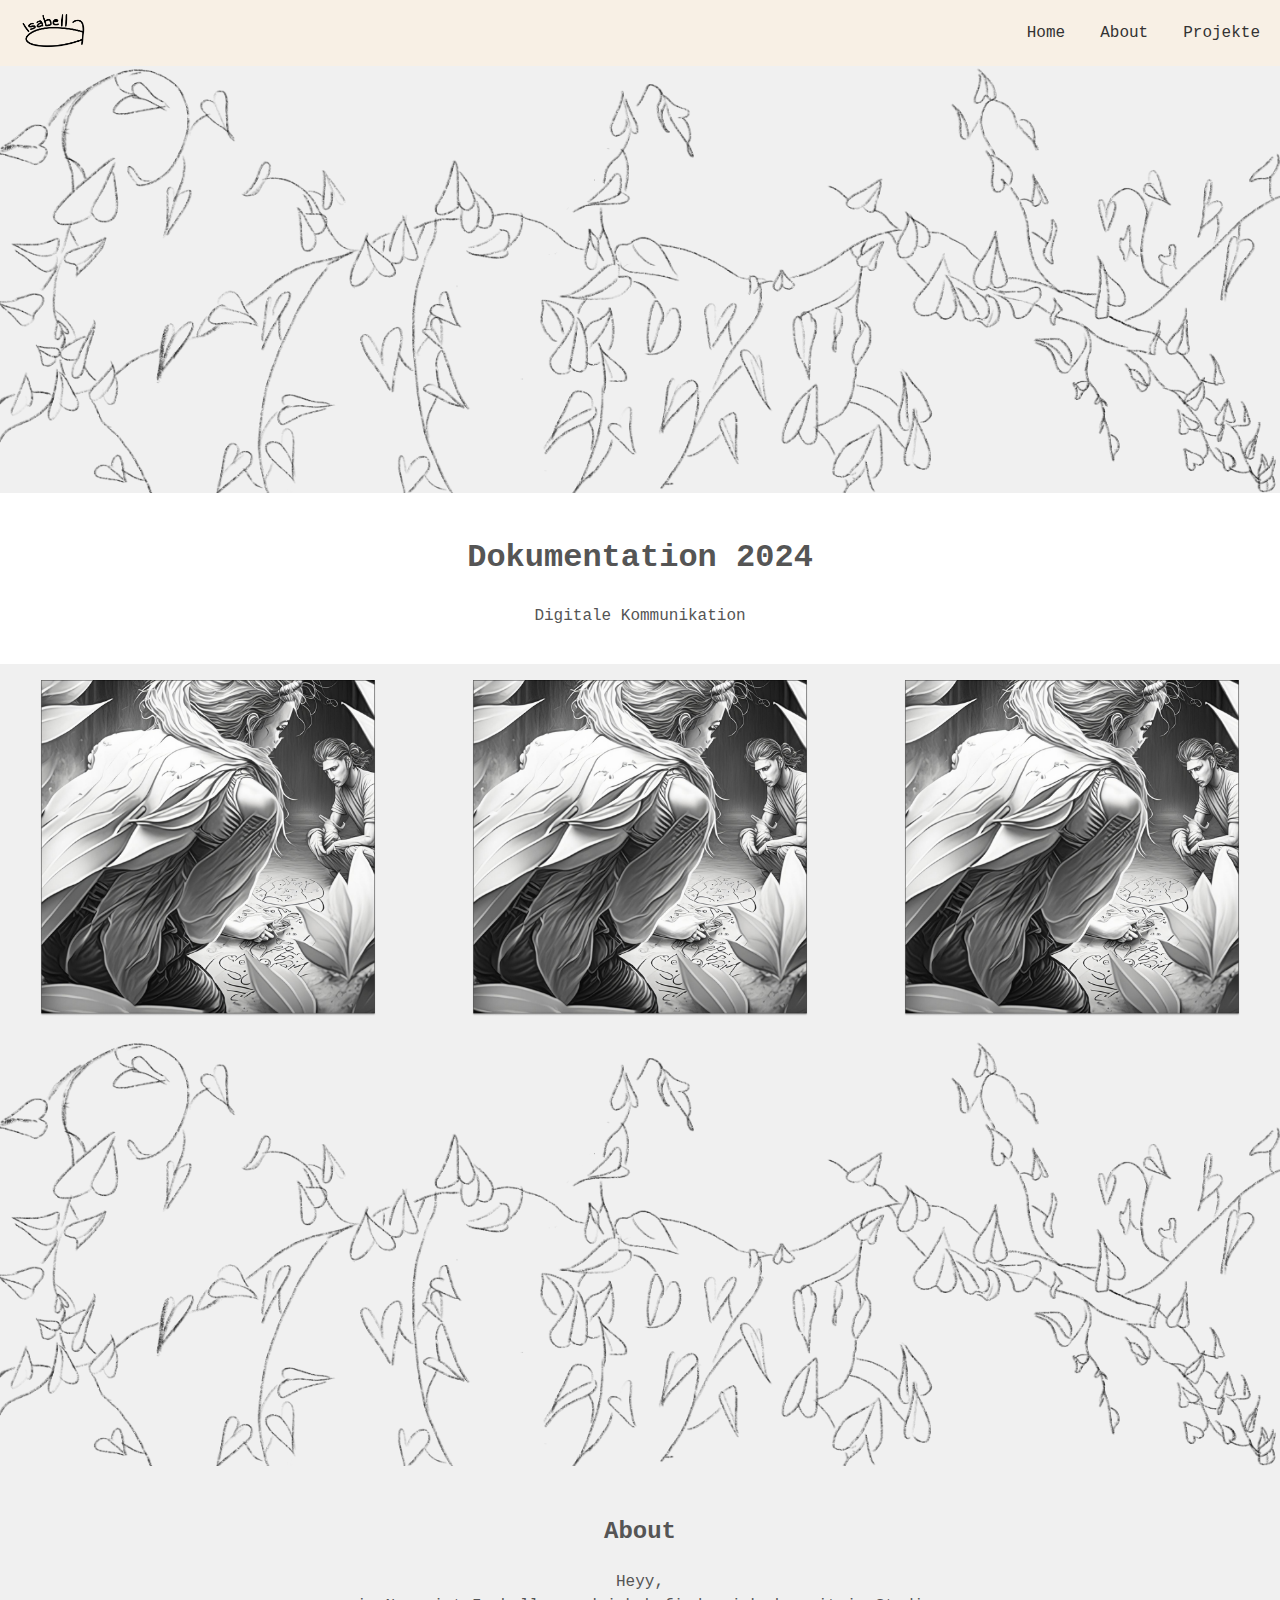
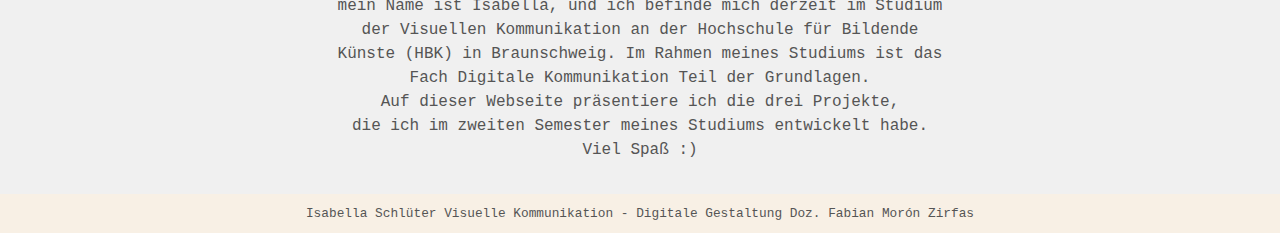
==== index.html @ be4c2853 "zwischenstand" ====
<!doctype html>
<html lang="de">
<head>
    <meta charset="utf-8" />
    <meta http-equiv="x-ua-compatible" content="ie=edge" />
    <meta name="viewport" content="width=device-width, initial-scale=1" />
    <title>Dokumentation</title>
    <meta name="description" content="Dokumentation 2024" />
    <link rel="stylesheet" href="style.css">
    <style>
        .zentrierter-text {
            text-align: center;
        }
    </style>
</head>
<body>
    <script>
        document.querySelectorAll('nav a').forEach(anchor => {
            anchor.addEventListener('click', function (e) {
                e.preventDefault();
                document.querySelector(this.getAttribute('href')).scrollIntoView({
                    behavior: 'smooth'
                });
            });
        });
    </script>
    <link rel="shortcut icon" href="smilie.ico" type="image/x-icon">

    <!-- Banner mit Logo und Navigation -->
    <header class="banner">
        <div class="logo">
            <img src="logo.isabella.website.1.png" alt="Logo">
        </div>
        <nav class="navigation">
            <a href="#home">Home</a>
            <a href="#about">About</a>
            <a href="#Projekte">Projekte</a>
        </nav>
    </header>

    <!-- Foto unter dem Banner -->
    <section class="hero-image">
        <img src="efeutute.grau.png" alt="Efeutute">
    </section>

    <!-- Hauptinhalt der Seite -->
    <section id="Projekte" class="content">
        <h1>Dokumentation 2024</h1>
        <p>Digitale Kommunikation</p>
    </section>

    <div class="row">
        <figure class="squared-sixteen">
            <a href="hund.html" target="_blank">
                <img src="lückenfüller.website.png" alt="Hund">
            </a>
            <figcaption></figcaption>
        </figure>
        <figure class="squared-sixteen">
            <a href="pflanze.html" target="_blank">
                <img src="lückenfüller.website.png" alt="Pflanze">
            </a>
            <figcaption></figcaption>
        </figure>
        <figure class="squared-sixteen">
            <a href="wolf.html" target="_blank">
                <img src="lückenfüller.website.png" alt="Wolf">
            </a>
            <figcaption></figcaption>
        </figure>
    </div>
       <!-- Foto unter den Fotos-->
       <section class="hero-image">
        <img src="efeutute.grau.png" alt="Efeutute">
    </section>

    <!-- Abschnitt About -->
    <section id="about" class="zentrierter-text">
        <h2>About</h2>
        <p>
            Heyy,<br>
            mein Name ist Isabella, und ich befinde mich derzeit im Studium<br>
            der Visuellen Kommunikation an der Hochschule für Bildende<br>
            Künste (HBK) in Braunschweig. Im Rahmen meines Studiums ist das<br>
            Fach Digitale Kommunikation Teil der Grundlagen.<br>Auf dieser Webseite präsentiere ich die drei Projekte,<br>
            die ich im zweiten Semester meines Studiums entwickelt habe.<br>
            Viel Spaß :)
        </p>
    </section>

    <div class="footer-note">
        Isabella Schlüter Visuelle Kommunikation - Digitale Gestaltung Doz. Fabian Morón Zirfas
    </div>
    
</body>
</html>
---- style.css ----
/* Hintergrundfarbe und zentrierte Inhalte */
body {
  background-color: rgb(236, 230, 221);
  margin: 0 auto;
  font-family: 'Nimbus Mono PS', 'Courier New', monospace, sans-serif;
  line-height: 1.5;
  padding: 4em 1em;
  color: #555;
}

/* Überschriften-Stil */
h2 {
  margin-top: 1em;
  padding-top: 1em;
  text-align: center; /* Überschrift zentrieren */

}

/* Header mit Hintergrundbild */
header {
  background-color: #f8f0e5;
  background-image: url("header.jpg");
  background-position: center top;
  background-repeat: no-repeat;
  background-size: cover;
  line-height: 1.2;
  padding: 10vw 2em;
  text-align: center;
}

/* Bilder auf volle Breite setzen */
img {
  width: 100%;
}

/* Link-Styling */
a {
  color: rgb(118, 39, 39);
  text-decoration: none;
}

a:hover {
  text-decoration: underline;
}

/* Banner mit Logo links und Navigation rechts */
.banner {
  display: flex;
  justify-content: space-between;
  align-items: center;
  background-color: #333;
  color: rgb(69, 57, 57);
  padding: 10px 20px;
  width: 100%;
  box-sizing: border-box;
}

.logo img {
  height: 40px;
}

/* Navigation mit Links nebeneinander */
.navigation {
  display: flex;
  gap: 20px;
}

.navigation a {
  color: rgb(58, 43, 43);
}
img {
  max-width: 100%;
  height: auto;
}

figcaption {
  font-size: 0.9rem;
  font-weight: 400;
}

.row,
.column {
  width: 100%;
  margin: 0;
  padding: 0;
  gap: 1rem;
}
.row {
  display: flex;
  flex-direction: row;
 
}
.column {
  display: flex;
  flex-direction: column;
}

.squared-sixteen {
  flex: 16 16 0;
  aspect-ratio: 1 / 1;
}
              .row figure a img {
        transition: transform 0.2s ease-in-out;
        }

          .row figure a img:hover {
          transform: scale(1.05); /* Vergrößerungseffekt beim Überfahren mit der Maus */
            }

.locations {
  display: flex;
  flex-direction: column;
  min-height: 100%;
}
.last-item {
  margin-top: auto;
}

.facts {
  display: flex;
  flex-direction: column;
  gap: 1rem;
  width: 50%;
}
footer {
  margin-top: 2rem;
  text-align: center;
  margin-bottom: 2rem;
  max-width: 80vw;
  display: flex;

  flex-direction: column;
  gap: 1rem;
  justify-content: center;
  align-items: center;
  margin: 0 auto;
  padding-bottom: 4rem;
}

/* Responsives Design für Mobilgeräte */
@media (max-width: 768px) {
  .banner {
      flex-direction: column;
      align-items: flex-start;
  }

  .navigation {
      margin-top: 10px;
      flex-direction: column;
      gap: 10px;
  }

  .navigation a {
      margin-left: 0;
  }
}


        /* Grundlegendes Styling für die Seite */
        body {
            background-color: #f0f0f0; /* Hellgrauer Hintergrund */
            margin: 0;
            padding: 0;
            font-family: 'Nimbus Mono PS', 'Courier New', 'monospace', sans-serif;
        }

        /* Banner mit Logo und Navigation */
        header.banner {
            background-color: #f8f0e5; /* Heller Beige für den Header */
            padding: 10px 20px;
            display: flex;
            justify-content: space-between;
            align-items: center;
            width: 100%;
        }

        /* Logo-Styling */
        .logo img {
            height: 40px; /* Höhe des Logos */
        }

        /* Navigation-Links */
        .navigation a {
            color: #333; /* Dunkle Farbe für die Navigationstexte */
            text-decoration: none;
            margin-left: 15px;
        }

        .navigation a:hover {
            text-decoration: underline;
        }

        /* Inhalt der Seite */
        .content {
            padding: 20px;
            background-color: #fff; /* Weißer Hintergrund für den Hauptinhalt */
            text-align: center; /* Zentriert den Titel */
        }

        /* Hero-Bild unter dem Banner */
        .hero-image img {
            width: 100%; /* Setzt das Bild auf volle Breite */
            height: auto; /* Automatische Höhe, um das Bildverhältnis beizubehalten */
            display: block;
            margin: 0 auto; /* Zentriert das Bild horizontal */
        }

/* Fußnote-Styling */
.footer-note {
  text-align: center;
  background-color: #f8f0e5;
  padding: 10px;
  font-size: 0.8rem;
  color: #555;
  margin-top: 2rem;
}
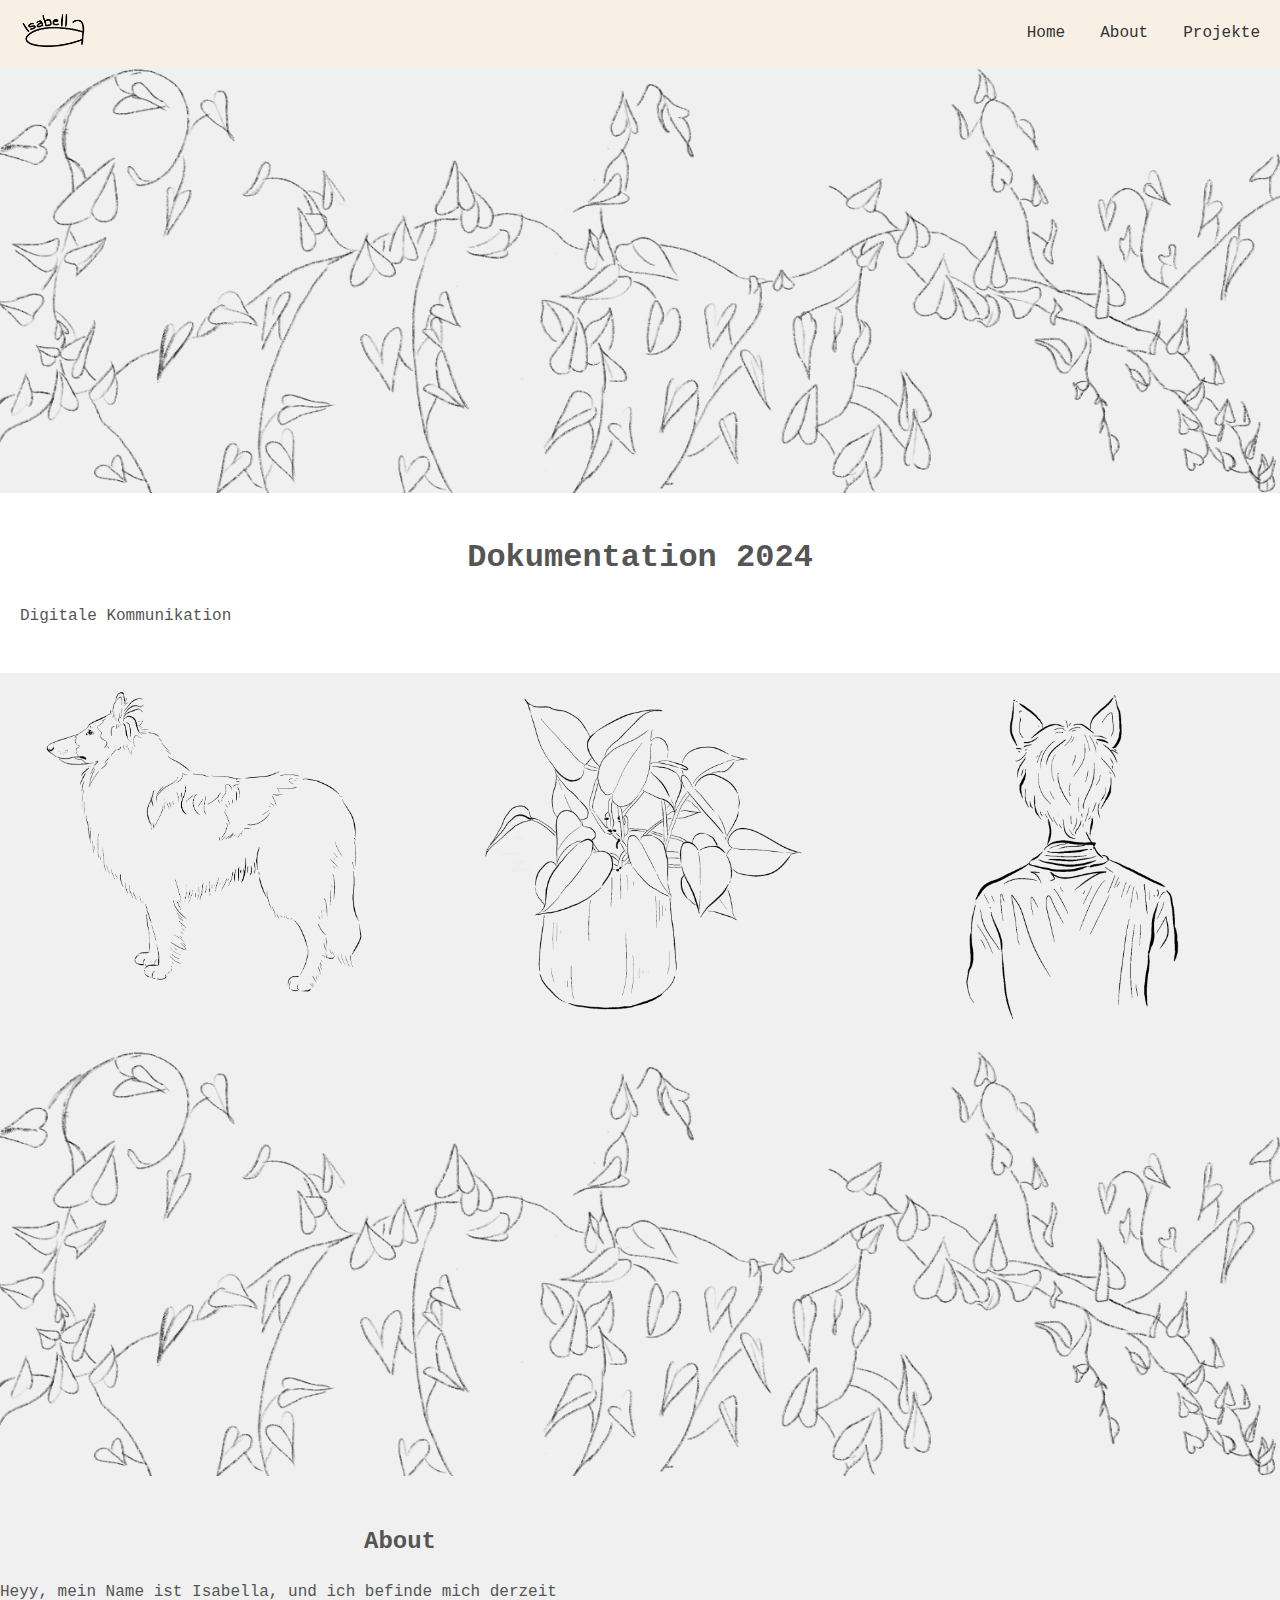
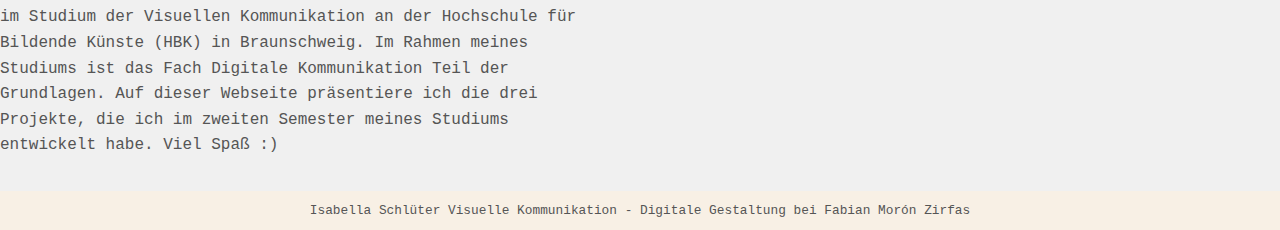
==== commit b83cddff: "texte" ====
--- a/index.html
+++ b/index.html
@@ -52,19 +52,19 @@
     <div class="row">
         <figure class="squared-sixteen">
             <a href="hund.html" target="_blank">
-                <img src="lückenfüller.website.png" alt="Hund">
+                <img src="colin.png" alt="Hund">
             </a>
             <figcaption></figcaption>
         </figure>
         <figure class="squared-sixteen">
             <a href="pflanze.html" target="_blank">
-                <img src="lückenfüller.website.png" alt="Pflanze">
+                <img src="pflanze.efeutute.html 1.png" alt="Pflanze">
             </a>
             <figcaption></figcaption>
         </figure>
         <figure class="squared-sixteen">
             <a href="wolf.html" target="_blank">
-                <img src="lückenfüller.website.png" alt="Wolf">
+                <img src="dude.png" alt="Wolf">
             </a>
             <figcaption></figcaption>
         </figure>
@@ -75,23 +75,23 @@
     </section>
 
     <!-- Abschnitt About -->
-    <section id="about" class="zentrierter-text">
+    <section id="about" class="container">
         <h2>About</h2>
         <p>
-            Heyy,<br>
-            mein Name ist Isabella, und ich befinde mich derzeit im Studium<br>
-            der Visuellen Kommunikation an der Hochschule für Bildende<br>
-            Künste (HBK) in Braunschweig. Im Rahmen meines Studiums ist das<br>
-            Fach Digitale Kommunikation Teil der Grundlagen.<br>Auf dieser Webseite präsentiere ich die drei Projekte,<br>
-            die ich im zweiten Semester meines Studiums entwickelt habe.<br>
+            Heyy,
+            mein Name ist Isabella, und ich befinde mich derzeit im Studium
+            der Visuellen Kommunikation an der Hochschule für Bildende
+            Künste (HBK) in Braunschweig. Im Rahmen meines Studiums ist das
+            Fach Digitale Kommunikation Teil der Grundlagen. Auf dieser Webseite präsentiere ich die drei Projekte,
+            die ich im zweiten Semester meines Studiums entwickelt habe.
             Viel Spaß :)
         </p>
     </section>
 
     <div class="footer-note">
-        Isabella Schlüter Visuelle Kommunikation - Digitale Gestaltung Doz. Fabian Morón Zirfas
+        Isabella Schlüter Visuelle Kommunikation - Digitale Gestaltung bei Fabian Morón Zirfas
     </div>
-    
+
 </body>
 </html>
 
--- a/style.css
+++ b/style.css
@@ -7,6 +7,14 @@
   padding: 4em 1em;
   color: #555;
 }
+p {
+  max-width: 60ch; /* Begrenze die Textbreite auf ca. 60 Zeichen pro Zeile */
+  line-height: 1.6; /* Zeilenhöhe für bessere Lesbarkeit */
+  text-align: left; /* Links ausgerichtet */
+  margin-bottom: 1.5em; /* Abstand zwischen Absätzen */
+  word-wrap: break-word; /* Langes Wortumbruch, wenn nötig */
+}
+
 
 /* Überschriften-Stil */
 h2 {
@@ -14,6 +22,10 @@
   padding-top: 1em;
   text-align: center; /* Überschrift zentrieren */
 
+}
+.container {
+  width: 100%; /* Nimmt die gesamte Breite des Bildschirms */
+  max-width: 800px; /* Begrenze die maximale Breite */
 }
 
 /* Header mit Hintergrundbild */
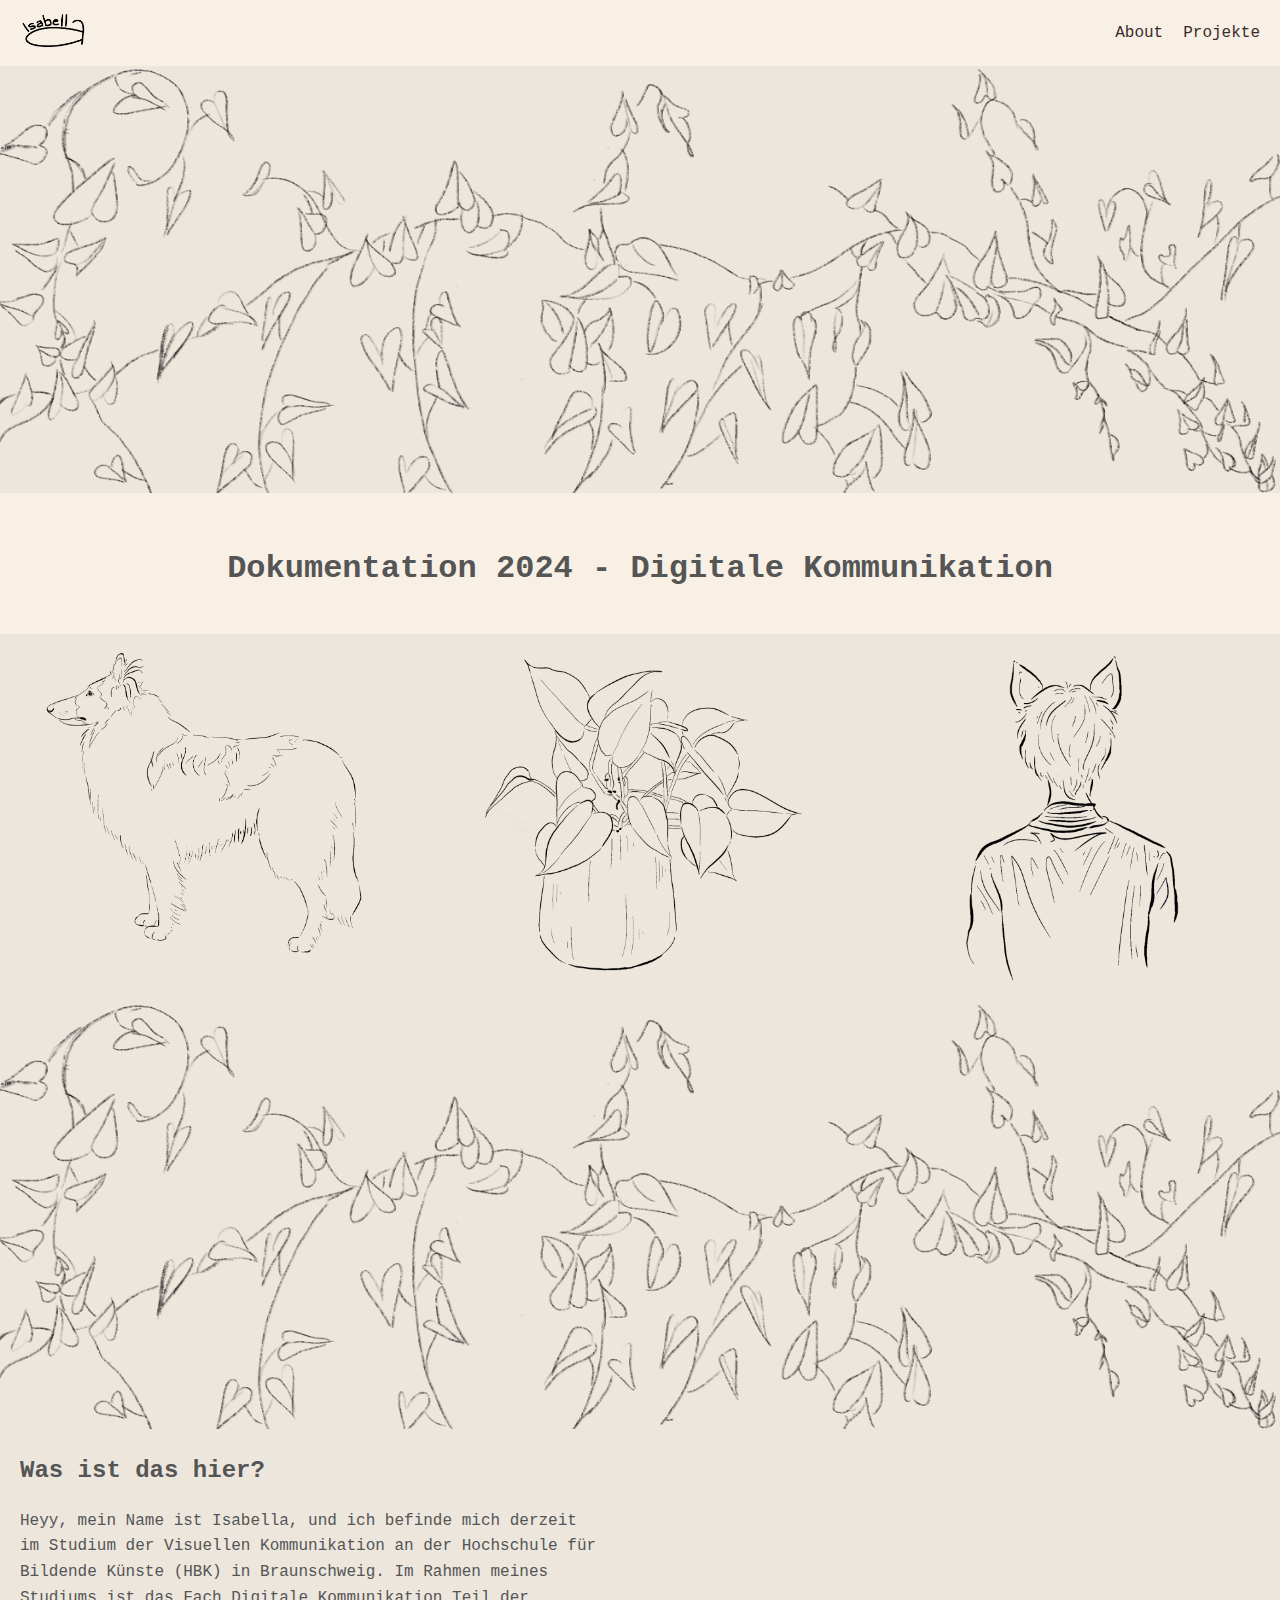
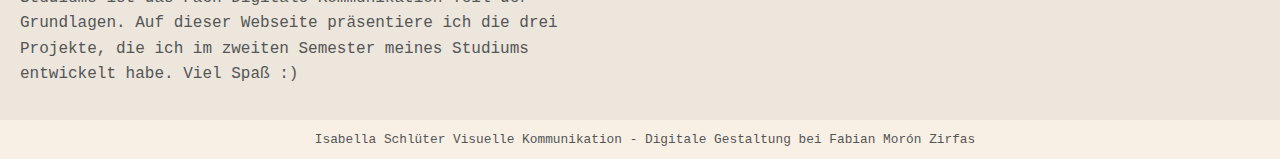
==== commit 7a061ec6: ":)" ====
--- a/index.html
+++ b/index.html
@@ -8,8 +8,28 @@
     <meta name="description" content="Dokumentation 2024" />
     <link rel="stylesheet" href="style.css">
     <style>
-        .zentrierter-text {
-            text-align: center;
+        /* Zentriere den Textblock, aber behalte die Linksbündigkeit */
+        .zentrierter-text-block {
+            max-width: 60ch; /* Begrenze die maximale Breite des Textblocks */
+            margin-left: auto; /* Zentriert den Textblock horizontal */
+            margin-right: auto; /* Zentriert den Textblock horizontal */
+            text-align: left; /* Text bleibt linksbündig */
+        }
+
+        /* Links ausgerichteter about-Bereich */
+        #about {
+            max-width: 60ch;
+            margin-left: 0; /* Ausrichtung an den linken Rand */
+            margin-right: auto;
+            text-align: left;
+            padding-left: 20px; /* Optionaler Abstand vom Rand */
+        }
+
+        /* Links ausgerichtete Fußnote */
+        .footer-note {
+            text-align: left;
+            padding-left: 20px; /* Abstand zum linken Rand */
+            margin-left: 0;
         }
     </style>
 </head>
@@ -32,7 +52,6 @@
             <img src="logo.isabella.website.1.png" alt="Logo">
         </div>
         <nav class="navigation">
-            <a href="#home">Home</a>
             <a href="#about">About</a>
             <a href="#Projekte">Projekte</a>
         </nav>
@@ -45,8 +64,9 @@
 
     <!-- Hauptinhalt der Seite -->
     <section id="Projekte" class="content">
-        <h1>Dokumentation 2024</h1>
-        <p>Digitale Kommunikation</p>
+        <h1>Dokumentation 2024 -
+            Digitale Kommunikation
+        </h1>
     </section>
 
     <div class="row">
@@ -69,14 +89,15 @@
             <figcaption></figcaption>
         </figure>
     </div>
-       <!-- Foto unter den Fotos-->
-       <section class="hero-image">
+
+    <!-- Foto unter den Fotos -->
+    <section class="hero-image">
         <img src="efeutute.grau.png" alt="Efeutute">
     </section>
 
     <!-- Abschnitt About -->
     <section id="about" class="container">
-        <h2>About</h2>
+        <h2>Was ist das hier?</h2>
         <p>
             Heyy,
             mein Name ist Isabella, und ich befinde mich derzeit im Studium
@@ -94,4 +115,3 @@
 
 </body>
 </html>
-
--- a/style.css
+++ b/style.css
@@ -1,31 +1,19 @@
-/* Hintergrundfarbe und zentrierte Inhalte */
 body {
   background-color: rgb(236, 230, 221);
-  margin: 0 auto;
+  margin: 0;
+  padding: 4em 1em;
+  padding: 0;
   font-family: 'Nimbus Mono PS', 'Courier New', monospace, sans-serif;
   line-height: 1.5;
-  padding: 4em 1em;
   color: #555;
 }
+
 p {
   max-width: 60ch; /* Begrenze die Textbreite auf ca. 60 Zeichen pro Zeile */
   line-height: 1.6; /* Zeilenhöhe für bessere Lesbarkeit */
   text-align: left; /* Links ausgerichtet */
   margin-bottom: 1.5em; /* Abstand zwischen Absätzen */
   word-wrap: break-word; /* Langes Wortumbruch, wenn nötig */
-}
-
-
-/* Überschriften-Stil */
-h2 {
-  margin-top: 1em;
-  padding-top: 1em;
-  text-align: center; /* Überschrift zentrieren */
-
-}
-.container {
-  width: 100%; /* Nimmt die gesamte Breite des Bildschirms */
-  max-width: 800px; /* Begrenze die maximale Breite */
 }
 
 /* Header mit Hintergrundbild */
@@ -71,7 +59,6 @@
   height: 40px;
 }
 
-/* Navigation mit Links nebeneinander */
 .navigation {
   display: flex;
   gap: 20px;
@@ -79,11 +66,22 @@
 
 .navigation a {
   color: rgb(58, 43, 43);
-}
+  text-decoration: none;
+}
+
+.navigation a:hover {
+  text-decoration: underline;
+}
+
 img {
   max-width: 100%;
   height: auto;
 }
+@media (max-width: 768px) {
+  .squared-sixteen {
+    flex: 1 1 100%; /* Ein Bild pro Zeile bei kleinen Bildschirmen */
+  }
+}
 
 figcaption {
   font-size: 0.9rem;
@@ -97,11 +95,12 @@
   padding: 0;
   gap: 1rem;
 }
+
 .row {
   display: flex;
   flex-direction: row;
- 
-}
+}
+
 .column {
   display: flex;
   flex-direction: column;
@@ -110,20 +109,24 @@
 .squared-sixteen {
   flex: 16 16 0;
   aspect-ratio: 1 / 1;
-}
-              .row figure a img {
-        transition: transform 0.2s ease-in-out;
-        }
-
-          .row figure a img:hover {
-          transform: scale(1.05); /* Vergrößerungseffekt beim Überfahren mit der Maus */
-            }
+  overflow: hidden;
+}
+
+.row figure a img {
+  transition: transform 0.2s ease-in-out;
+  display: block;
+}
+
+.row figure a img:hover {
+  transform: scale(1.05); /* Vergrößerungseffekt beim Überfahren mit der Maus */
+}
 
 .locations {
   display: flex;
   flex-direction: column;
   min-height: 100%;
 }
+
 .last-item {
   margin-top: auto;
 }
@@ -134,13 +137,13 @@
   gap: 1rem;
   width: 50%;
 }
+
 footer {
   margin-top: 2rem;
   text-align: center;
   margin-bottom: 2rem;
   max-width: 80vw;
   display: flex;
-
   flex-direction: column;
   gap: 1rem;
   justify-content: center;
@@ -152,73 +155,68 @@
 /* Responsives Design für Mobilgeräte */
 @media (max-width: 768px) {
   .banner {
-      flex-direction: column;
-      align-items: flex-start;
+    flex-direction: column;
+    align-items: flex-start;
   }
 
   .navigation {
-      margin-top: 10px;
-      flex-direction: column;
-      gap: 10px;
+    margin-top: 10px;
+    flex-direction: column;
+    gap: 10px;
   }
 
   .navigation a {
-      margin-left: 0;
-  }
-}
-
-
-        /* Grundlegendes Styling für die Seite */
-        body {
-            background-color: #f0f0f0; /* Hellgrauer Hintergrund */
-            margin: 0;
-            padding: 0;
-            font-family: 'Nimbus Mono PS', 'Courier New', 'monospace', sans-serif;
-        }
-
-        /* Banner mit Logo und Navigation */
-        header.banner {
-            background-color: #f8f0e5; /* Heller Beige für den Header */
-            padding: 10px 20px;
-            display: flex;
-            justify-content: space-between;
-            align-items: center;
-            width: 100%;
-        }
-
-        /* Logo-Styling */
-        .logo img {
-            height: 40px; /* Höhe des Logos */
-        }
-
-        /* Navigation-Links */
-        .navigation a {
-            color: #333; /* Dunkle Farbe für die Navigationstexte */
-            text-decoration: none;
-            margin-left: 15px;
-        }
-
-        .navigation a:hover {
-            text-decoration: underline;
-        }
-
-        /* Inhalt der Seite */
-        .content {
-            padding: 20px;
-            background-color: #fff; /* Weißer Hintergrund für den Hauptinhalt */
-            text-align: center; /* Zentriert den Titel */
-        }
-
-        /* Hero-Bild unter dem Banner */
-        .hero-image img {
-            width: 100%; /* Setzt das Bild auf volle Breite */
-            height: auto; /* Automatische Höhe, um das Bildverhältnis beizubehalten */
-            display: block;
-            margin: 0 auto; /* Zentriert das Bild horizontal */
-        }
-
-/* Fußnote-Styling */
+    margin-left: 0;
+  }
+}
+
+/* Banner mit Logo und Navigation */
+header.banner {
+  background-color: #f8f0e5; /* Heller Beige für den Header */
+  padding: 10px 20px;
+  display: flex;
+  justify-content: space-between;
+  align-items: center;
+  width: 100%;
+}
+
+
+/* Inhalt der Seite */
+.content {
+  padding: 20px;
+  background-color: #f8f0e5; /* Weißer Hintergrund für den Hauptinhalt */
+  text-align: center; /* Zentriert den Titel */
+}
+
+/* Hero-Bild unter dem Banner */
+.hero-image img {
+  width: 100%; /* Setzt das Bild auf volle Breite */
+  height: auto; /* Automatische Höhe, um das Bildverhältnis beizubehalten */
+  display: block;
+  margin: 0 auto; /* Zentriert das Bild horizontal */
+}
+
+/* Zentriere den Textcontainer in der Seite, aber behalte den Text linksbündig */
+.zentrierter-text-block {
+  max-width: 60ch; /* Begrenze die Breite des Textblocks */
+  margin-left: auto; /* Zentriert den Textblock horizontal */
+  margin-right: auto; /* Zentriert den Textblock horizontal */
+  text-align: left; /* Text bleibt linksbündig */
+  padding: 20px; /* Optional: fügt etwas Abstand zum Rand hinzu */
+}
+
+/* Überschriften-Stil */
+h1, h2 {
+  /* Überschriften zentriert */
+  margin-top: 1em;
+}
+
+
+/* Footer-Styling */
 .footer-note {
+  display: flex;
+  justify-content: center;
+  align-items: center;
   text-align: center;
   background-color: #f8f0e5;
   padding: 10px;
@@ -226,6 +224,3 @@
   color: #555;
   margin-top: 2rem;
 }
-
-
-    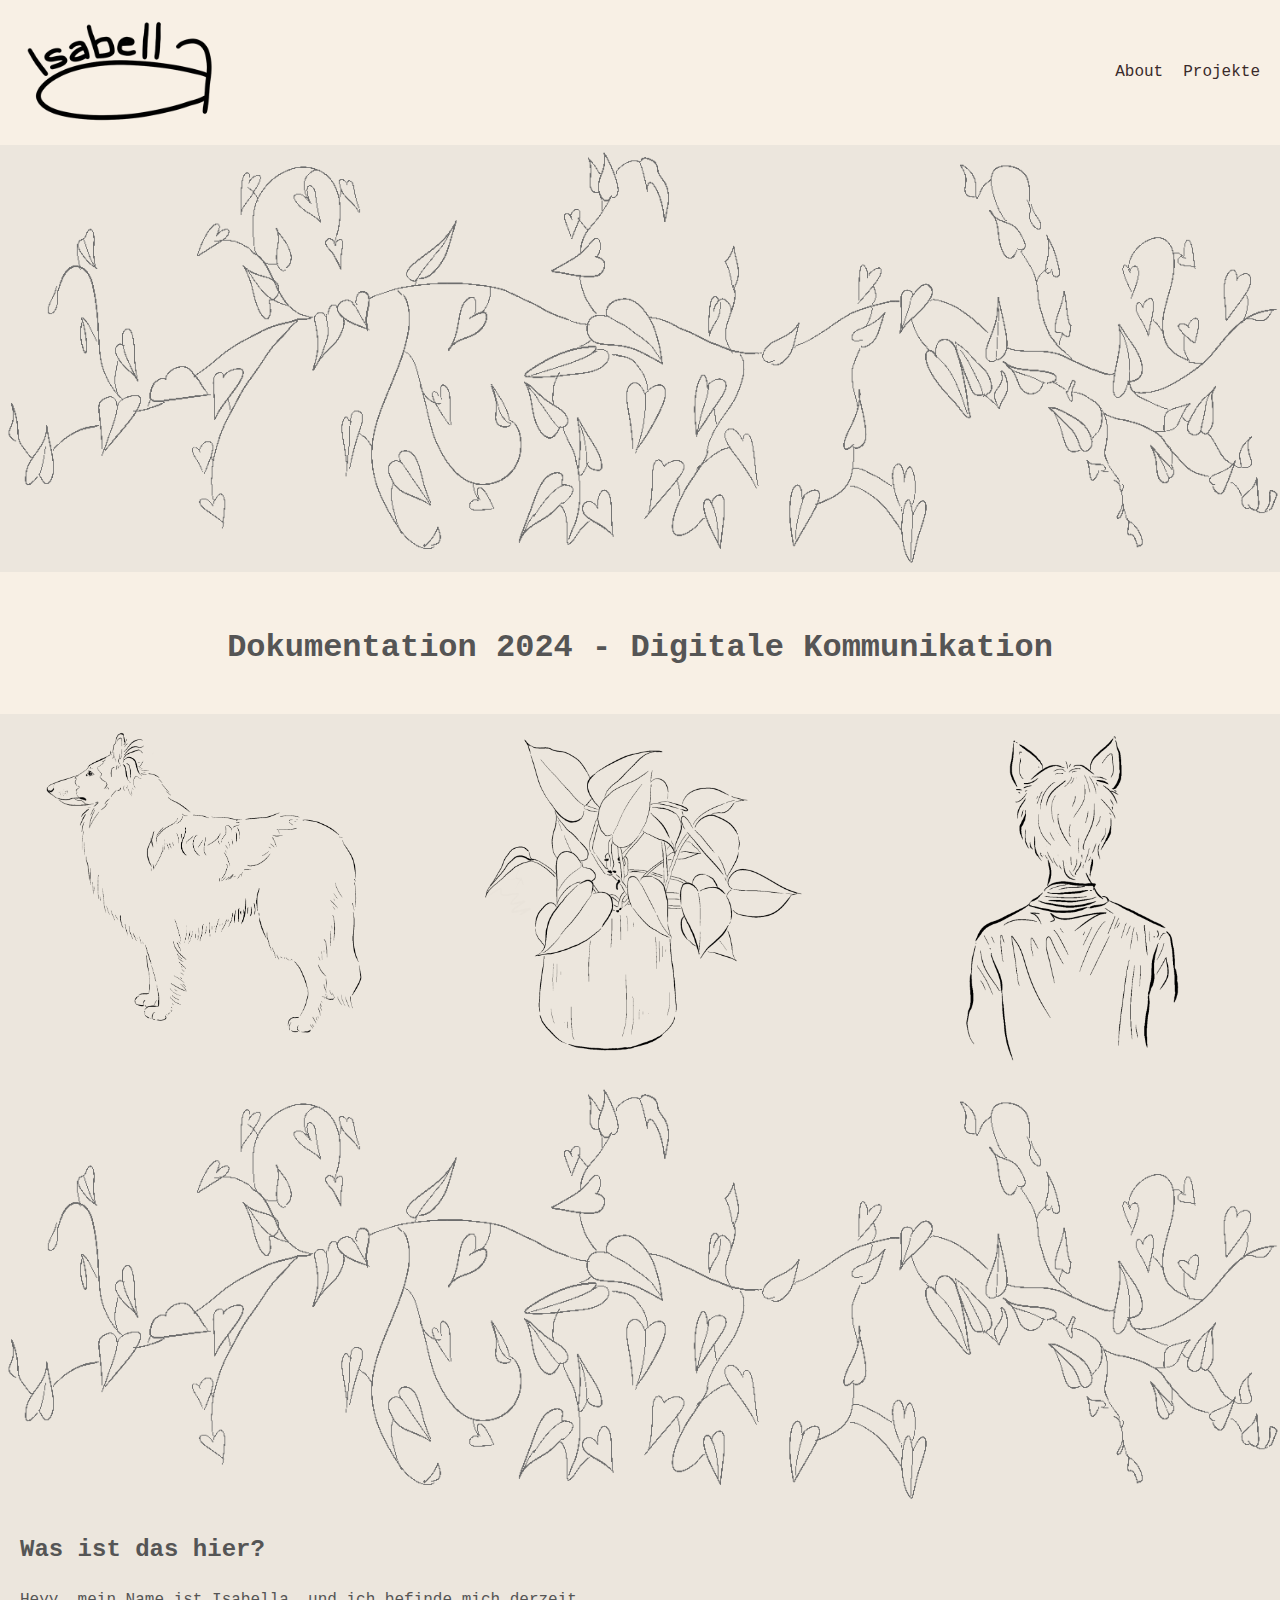
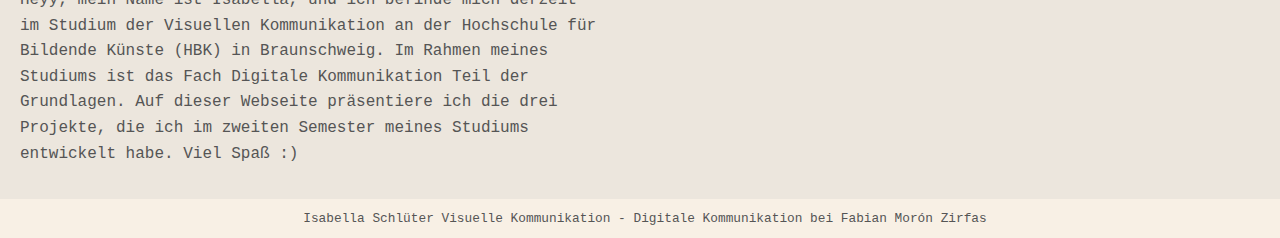
==== commit 51b4d2d2: ";)" ====
--- a/index.html
+++ b/index.html
@@ -44,6 +44,7 @@
             });
         });
     </script>
+
     <link rel="shortcut icon" href="smilie.ico" type="image/x-icon">
 
     <!-- Banner mit Logo und Navigation -->
@@ -59,7 +60,7 @@
 
     <!-- Foto unter dem Banner -->
     <section class="hero-image">
-        <img src="efeutute.grau.png" alt="Efeutute">
+        <img src="ranken.grau.efeu.png" alt="Efeutute">
     </section>
 
     <!-- Hauptinhalt der Seite -->
@@ -69,6 +70,7 @@
         </h1>
     </section>
 
+    <div class="column">
     <div class="row">
         <figure class="squared-sixteen">
             <a href="hund.html" target="_blank">
@@ -92,7 +94,7 @@
 
     <!-- Foto unter den Fotos -->
     <section class="hero-image">
-        <img src="efeutute.grau.png" alt="Efeutute">
+        <img src="ranken.grau.efeu.png" alt="Efeutute">
     </section>
 
     <!-- Abschnitt About -->
@@ -110,8 +112,8 @@
     </section>
 
     <div class="footer-note">
-        Isabella Schlüter Visuelle Kommunikation - Digitale Gestaltung bei Fabian Morón Zirfas
+        Isabella Schlüter Visuelle Kommunikation - Digitale Kommunikation bei Fabian Morón Zirfas
     </div>
-
+</div>
 </body>
 </html>
--- a/style.css
+++ b/style.css
@@ -14,6 +14,8 @@
   text-align: left; /* Links ausgerichtet */
   margin-bottom: 1.5em; /* Abstand zwischen Absätzen */
   word-wrap: break-word; /* Langes Wortumbruch, wenn nötig */
+  
+ 
 }
 
 /* Header mit Hintergrundbild */
@@ -56,9 +58,10 @@
 }
 
 .logo img {
-  height: 40px;
-}
-
+  width: 100%; /* Stellt sicher, dass die Breite des Containers verwendet wird */
+  height: auto; /* Hält das Seitenverhältnis des Logos */
+  max-width: 200px; /* Optional: Setzt eine maximale Breite, damit das Logo nicht zu groß wird */
+}
 .navigation {
   display: flex;
   gap: 20px;
@@ -77,11 +80,6 @@
   max-width: 100%;
   height: auto;
 }
-@media (max-width: 768px) {
-  .squared-sixteen {
-    flex: 1 1 100%; /* Ein Bild pro Zeile bei kleinen Bildschirmen */
-  }
-}
 
 figcaption {
   font-size: 0.9rem;
@@ -101,10 +99,6 @@
   flex-direction: row;
 }
 
-.column {
-  display: flex;
-  flex-direction: column;
-}
 
 .squared-sixteen {
   flex: 16 16 0;
@@ -150,24 +144,6 @@
   align-items: center;
   margin: 0 auto;
   padding-bottom: 4rem;
-}
-
-/* Responsives Design für Mobilgeräte */
-@media (max-width: 768px) {
-  .banner {
-    flex-direction: column;
-    align-items: flex-start;
-  }
-
-  .navigation {
-    margin-top: 10px;
-    flex-direction: column;
-    gap: 10px;
-  }
-
-  .navigation a {
-    margin-left: 0;
-  }
 }
 
 /* Banner mit Logo und Navigation */
@@ -224,3 +200,81 @@
   color: #555;
   margin-top: 2rem;
 }
+
+
+
+@media (max-width: 768px) {
+  .squared-sixteen {
+    flex: 1 1 100%; /* Ein Bild pro Zeile bei kleinen Bildschirmen */
+  }
+}
+
+/* Responsives Design für Mobilgeräte */
+@media (max-width: 768px) {
+  .banner {
+    flex-direction: column;
+    align-items: flex-start;
+  }
+
+  .navigation {
+    margin-top: 10px;
+    flex-direction: column;
+    gap: 10px;
+  }
+
+  .navigation a {
+    margin-left: 0;
+  }
+}
+
+  @media (max-width: 768px) {
+    .logo img {
+      width: 150px; /* Setze eine kleinere Breite für Mobilgeräte */
+      height: auto;
+    }
+  }
+  
+  
+  
+
+@media screen and (max-width: 768px) {
+  main {
+    width: 90vw;
+  }
+  .locations-container {
+    flex-direction: column;
+  }
+  .facts {
+    width: 100%;
+  }
+  .row {
+    flex-direction: column;
+    align-items: center;
+  }
+ 
+  .column{
+    flex-direction: column;
+    align-items: center;
+    flex-wrap: wrap;
+    display: flex;
+  }
+ 
+  figure {
+    width: 100%;
+    align-items: center;
+  }
+ 
+  img {
+    width: 100%;
+  }
+
+  h1{
+    font-size: 2rem;
+
+  }
+
+  .impressum-bar{
+    padding: 1px 0;
+    font-size: 0.5rem;
+  }
+}
